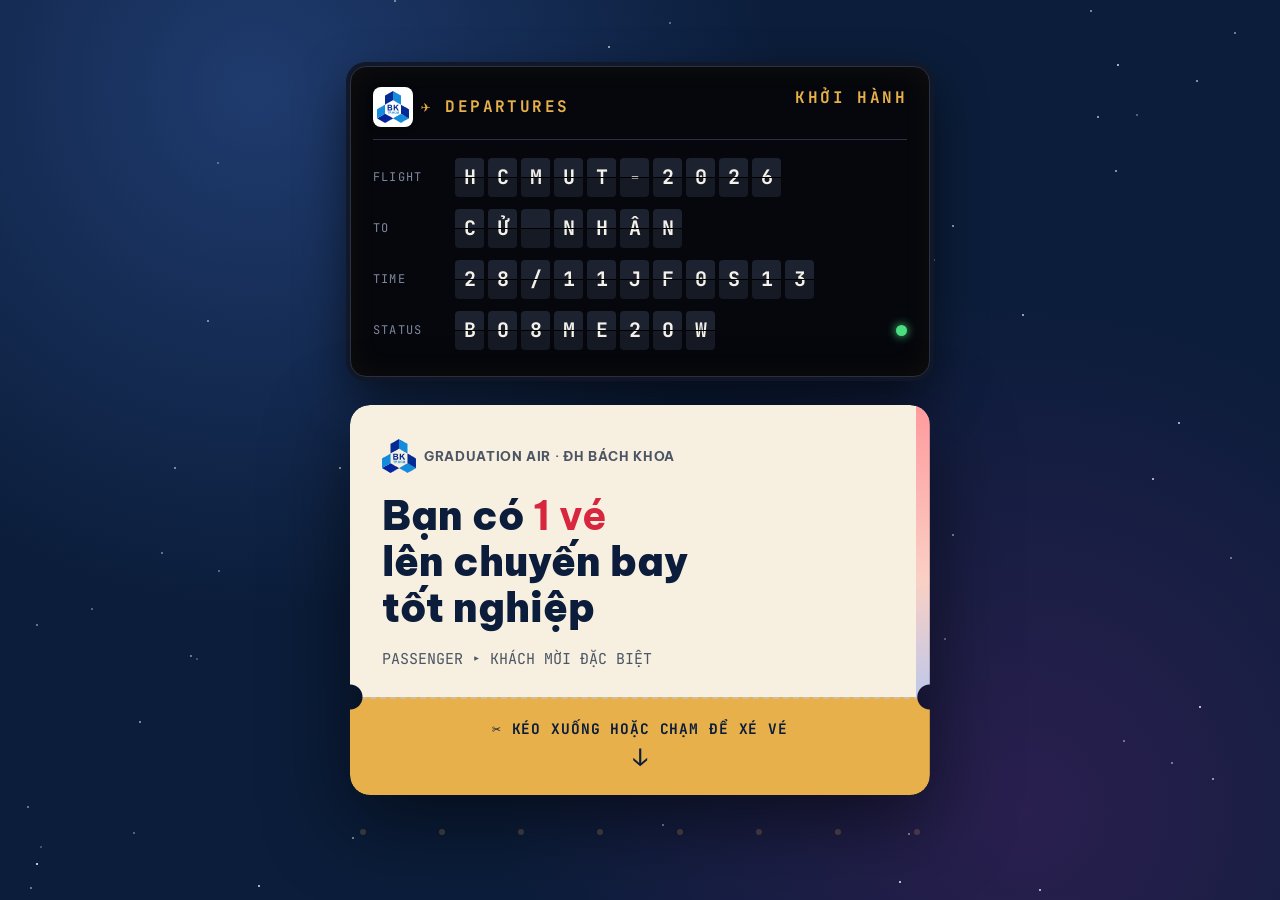
==== index.html @ d0e4e9d0 "Graduation invitation for Mai Van Hoang Duy (HCMUT)" ====
<!doctype html>
<html lang="vi">
<head>
  <meta charset="utf-8">
  <meta name="viewport" content="width=device-width, initial-scale=1, viewport-fit=cover">
  <title>Graduation Air · Mai Văn Hoàng Duy</title>
  <meta name="description" content="Vé lên chuyến bay tốt nghiệp của Mai Văn Hoàng Duy — T7 28.11.2026 · Trước lễ 11:00–14:30 & Sau lễ 16:30–18:00, ĐH Bách khoa – ĐHQG-HCM">
  <meta property="og:title" content="✈ Bạn có 1 vé lên chuyến bay tốt nghiệp">
  <meta property="og:description" content="Mai Văn Hoàng Duy · Khoa học Máy tính · T7 28.11.2026 (Trước lễ 11:00–14:30 · Sau lễ 16:30–18:00)">
  <meta property="og:image" content="assets/duy.jpg">
  <link rel="preconnect" href="https://fonts.googleapis.com">
  <link rel="preconnect" href="https://fonts.gstatic.com" crossorigin>
  <link href="https://fonts.googleapis.com/css2?family=Be+Vietnam+Pro:wght@400;600;800;900&family=JetBrains+Mono:wght@400;700&display=swap" rel="stylesheet">
  <link rel="stylesheet" href="style.css">
</head>
<body>
  <div class="sky" id="sky" aria-hidden="true">
    <span class="jet">✈</span>
  </div>

  <!-- Intro: night airport -->
  <section id="intro" class="intro">
    <div class="board">
      <div class="board-head">
        <span class="brand-inline"><img src="assets/bk-logo.svg" alt="Logo ĐH Bách khoa" class="bk-badge"> ✈ DEPARTURES</span><span>KHỞI HÀNH</span>
      </div>
      <div class="board-row"><span class="b-label">FLIGHT</span><span class="flap" data-text="HCMUT-2026"></span></div>
      <div class="board-row"><span class="b-label">TO</span><span class="flap" data-text="CỬ NHÂN"></span></div>
      <div class="board-row"><span class="b-label">TIME</span><span class="flap" data-text="28/11 11:00"></span></div>
      <div class="board-row"><span class="b-label">STATUS</span><span class="flap status" data-text="BOARDING"></span><i class="dot"></i></div>
    </div>

    <div class="pass" id="stub">
      <div class="pass-main">
        <div class="foil"></div>
        <p class="label brand-inline"><img src="assets/bk-logo.svg" alt="Logo ĐH Bách khoa" class="bk-badge-sm"> GRADUATION AIR · ĐH BÁCH KHOA</p>
        <p class="pass-title">Bạn có <b>1 vé</b><br>lên chuyến bay<br>tốt nghiệp</p>
        <p class="mono pass-guest">PASSENGER ▸ <span id="guest-name">KHÁCH MỜI ĐẶC BIỆT</span></p>
      </div>
      <button id="tear" class="pass-tear" type="button">
        <span class="tear-hint">✂ KÉO XUỐNG HOẶC CHẠM ĐỂ XÉ VÉ</span>
        <span class="tear-arrow">↓</span>
      </button>
    </div>

    <div class="runway" aria-hidden="true"><i></i><i></i><i></i><i></i><i></i><i></i><i></i><i></i></div>
  </section>

  <!-- Full boarding pass -->
  <main id="ticket" class="ticket" hidden>
    <header class="t-head">
      <span class="brand brand-inline"><img src="assets/bk-logo.svg" alt="Logo ĐH Bách khoa" class="bk-badge"> ✈ GRADUATION AIR · ĐH BÁCH KHOA</span>
      <span class="mono">BOARDING PASS</span>
    </header>

    <div class="t-body">
      <div class="passenger">
        <img
          src="assets/duy.jpg"
          alt="Ảnh Mai Văn Hoàng Duy"
          class="photo"
          onerror="this.onerror=null;this.src='assets/duy-avatar.svg';"
        >
        <div>
          <p class="label">PASSENGER</p>
          <h1 class="name">MAI VĂN HOÀNG DUY</h1>
          <p class="mono small">Trường ĐH Bách khoa · ĐHQG-HCM</p>
          <a class="phone-pill" href="tel:0816624158">📞 Liên hệ: 0816 624 158</a>
        </div>
      </div>

      <div class="route">
        <div><p class="code">STU</p><p class="label">Sinh viên</p></div>
        <div class="plane"><span class="plane-line">- - -</span> <img src="assets/bk-logo.svg" alt="Logo BK" class="bk-plane"> <span>✈</span> <span class="plane-line">- - -</span></div>
        <div class="right"><p class="code">BSc</p><p class="label">Cử nhân Khoa học Máy tính</p></div>
      </div>

      <div class="grid">
        <div><p class="label">FLIGHT</p><p class="val flight-val"><img src="assets/bk-logo.svg" alt="Logo BK" class="bk-inline"> HCMUT-2026</p></div>
        <div><p class="label">DATE</p><p class="val">T7 · 28.11.2026</p></div>
        <div><p class="label">CLASS</p><p class="val">KHMT · Đại trà</p></div>
        <div><p class="label">GIỜ LÀM LỄ</p><p class="val">14:30 – 17:30</p></div>
        <div><p class="label">TRƯỚC LỄ (CHỤP ẢNH)</p><p class="val">11:00 – 14:30</p></div>
        <div><p class="label">SAU LỄ (CHỤP ẢNH)</p><p class="val">16:30 – 18:00</p></div>
        <div class="wide"><p class="label">ĐIỂM HẸN CHỤP ẢNH</p><p class="val">Góc bên phải biên sân banh (hướng từ Lý Thường Kiệt · nhiều cây mát)</p></div>
        <div class="wide"><p class="label">NƠI LÀM LỄ</p><p class="val">Hội trường A5 · Trường ĐH Bách khoa (268 Lý Thường Kiệt)</p></div>
      </div>

      <p class="schedule-note">
        * Mình làm lễ trong <b>Hội trường A5</b> (14:30–17:30), nhưng hẹn đón &amp; chụp ảnh cùng mọi người tại <b>góc bên phải biên sân banh</b> (hướng từ Lý Thường Kiệt vào) cho mát và có chỗ ngồi nhé! Khung giờ chụp ảnh: <b>11:00–14:30</b> (trước lễ) &amp; <b>16:30–18:00</b> (sau khi nhận bằng).
      </p>

      <div class="countdown" id="countdown" aria-live="polite">
        <p class="label">ĐÓN KHÁCH SAU</p>
        <p class="cd-val" id="cd-val">--</p>
      </div>

      <blockquote class="thanks">
        Chuyến bay này cất cánh nhờ có gia đình, thầy cô và bạn bè.
        Cảm ơn mọi người đã đồng hành cùng mình suốt những năm tháng tại Bách khoa.
        Hẹn gặp mọi người tại góc sân banh mát rượi trước giờ bay nhé! 🎓📸
      </blockquote>
    </div>

    <div class="perf" aria-hidden="true"></div>

    <div class="t-stub">
      <div class="map-head">
        <p class="label">BẢN ĐỒ 3D CỔNG LÊN TÀU · ĐH BÁCH KHOA</p>
        <div class="map-tabs" role="tablist" aria-label="Chế độ xem bản đồ">
          <button type="button" class="map-tab is-active" data-map-mode="campus" role="tab" aria-selected="true">🏫 Sơ đồ 3D</button>
          <button type="button" class="map-tab" data-map-mode="google" role="tab" aria-selected="false">🛰 Google Maps</button>
        </div>
      </div>

      <div id="map-campus-view" class="map-stage">
        <div class="map-3d-frame" id="map-3d-frame" data-focus="all">
          <div class="map-inner">
            <img
              src="assets/map.jpg"
              alt="Bản đồ 3D khuôn viên ĐH Bách khoa với đường Lý Thường Kiệt, đường Tô Hiến Thành, 2 bãi giữ xe và Hội trường A5"
              class="map-img"
              loading="lazy"
            >
            <svg class="map-overlay" viewBox="0 0 1080 514" aria-hidden="true">
            <defs>
              <filter id="pinShadow" x="-30%" y="-30%" width="160%" height="160%">
                <feDropShadow dx="0" dy="3" stdDeviation="3" flood-color="#0b1d3a" flood-opacity="0.45"/>
              </filter>
            </defs>

            <!-- Trục đường chính -->
            <g class="street-tag">
              <g transform="translate(122, 224) rotate(-57)">
                <rect x="-118" y="-18" width="236" height="32" rx="16" fill="#0b1d3a" opacity="0.93" stroke="#e8b04a" stroke-width="2"/>
                <text x="0" y="5" text-anchor="middle" fill="#e8b04a" font-size="16" font-weight="800" font-family="sans-serif">ĐƯỜNG LÝ THƯỜNG KIỆT</text>
              </g>
              <g transform="translate(415, 418) rotate(-7.5)">
                <rect x="-126" y="-18" width="252" height="32" rx="16" fill="#0b1d3a" opacity="0.93" stroke="#e8b04a" stroke-width="2"/>
                <text x="0" y="5" text-anchor="middle" fill="#e8b04a" font-size="16.5" font-weight="800" font-family="sans-serif">ĐƯỜNG TÔ HIẾN THÀNH</text>
              </g>
            </g>

            <!-- Lối đi từ Cổng 1 & Bãi xe góc Lý Thường Kiệt -> Điểm hẹn sân banh & A5 -->
            <g class="route-group route-ltk">
              <path d="M 190 240 L 225 198 L 265 222 L 420 220 L 478 208" class="route-line route-blue"/>
              <path d="M 265 222 L 315 240 L 315 294 L 396 294" class="route-line route-blue"/>
            </g>

            <!-- Lối đi từ Cổng 3 -> đi thẳng giữa khu B và C -> Bãi xe 2 (sau B10) -> A5 & Điểm hẹn sân banh -->
            <g class="route-group route-tht">
              <path d="M 960 300 L 875 215 L 830 196 L 795 196 L 560 192 L 520 212 L 478 208" class="route-line route-emerald"/>
              <path d="M 520 212 L 435 235 L 435 294 L 396 294" class="route-line route-emerald"/>
            </g>

            <!-- Cổng 1 Lý Thường Kiệt -->
            <g class="pin route-ltk" transform="translate(190, 240)" filter="url(#pinShadow)">
              <circle r="16" fill="#2563eb" stroke="#fff" stroke-width="3"/>
              <text y="6" text-anchor="middle" fill="#fff" font-size="17" font-weight="900" font-family="sans-serif">1</text>
              <rect x="-46" y="21" width="92" height="28" rx="9" fill="#2563eb" stroke="#fff" stroke-width="2"/>
              <text y="40" text-anchor="middle" fill="#fff" font-size="16" font-weight="800" font-family="sans-serif">Cổng 1</text>
            </g>

            <!-- Bãi giữ xe 1: Nằm ngay góc phía Lý Thường Kiệt -->
            <g class="pin route-ltk" transform="translate(225, 198)" filter="url(#pinShadow)">
              <rect x="-17" y="-17" width="34" height="34" rx="9" fill="#1d4ed8" stroke="#fff" stroke-width="3"/>
              <text y="7" text-anchor="middle" fill="#fff" font-size="21" font-weight="900" font-family="sans-serif">P</text>
              <rect x="-54" y="-50" width="108" height="28" rx="9" fill="#0b1d3a" stroke="#93c5fd" stroke-width="2"/>
              <text y="-31" text-anchor="middle" fill="#93c5fd" font-size="16" font-weight="800" font-family="sans-serif">Bãi xe 1</text>
            </g>

            <!-- Cổng 2 Tô Hiến Thành: Khu vực xe giảng viên -->
            <g class="pin pin-warn route-tht" transform="translate(566, 352)" filter="url(#pinShadow)">
              <circle r="15" fill="#64748b" stroke="#fff" stroke-width="3"/>
              <text y="5" text-anchor="middle" fill="#fff" font-size="16" font-weight="900" font-family="sans-serif">2</text>
              <rect x="-64" y="20" width="128" height="28" rx="9" fill="#475569" stroke="#fbbf24" stroke-width="2"/>
              <text y="39" text-anchor="middle" fill="#fef3c7" font-size="15" font-weight="800" font-family="sans-serif">Cổng 2 (GV)</text>
            </g>

            <!-- Cổng 3 Tô Hiến Thành (Cổng vào gửi xe khách) -->
            <g class="pin route-tht" transform="translate(960, 300)" filter="url(#pinShadow)">
              <circle r="16" fill="#059669" stroke="#fff" stroke-width="3"/>
              <text y="6" text-anchor="middle" fill="#fff" font-size="17" font-weight="900" font-family="sans-serif">3</text>
              <rect x="-92" y="21" width="106" height="28" rx="9" fill="#059669" stroke="#fff" stroke-width="2"/>
              <text x="-39" y="40" text-anchor="middle" fill="#fff" font-size="16" font-weight="800" font-family="sans-serif">Cổng 3</text>
            </g>

            <!-- Bãi giữ xe 2: Nằm sau tòa B10 -->
            <g class="pin route-tht" transform="translate(795, 196)" filter="url(#pinShadow)">
              <rect x="-17" y="-17" width="34" height="34" rx="9" fill="#047857" stroke="#fff" stroke-width="3"/>
              <text y="7" text-anchor="middle" fill="#fff" font-size="21" font-weight="900" font-family="sans-serif">P</text>
              <rect x="-92" y="-50" width="184" height="28" rx="9" fill="#0b1d3a" stroke="#6ee7b7" stroke-width="2"/>
              <text y="-31" text-anchor="middle" fill="#6ee7b7" font-size="15.5" font-weight="800" font-family="sans-serif">Bãi xe 2 (Sau B10)</text>
            </g>

            <!-- Điểm hẹn chụp ảnh: Nửa góc bên phải biên sân banh -->
            <g class="pin pin-meet" transform="translate(396, 294)" filter="url(#pinShadow)">
              <circle r="26" class="pulse-ring pulse-ring-gold"/>
              <path d="M0,-30 C-11,-30 -20,-20 -20,-8 C-20,6 0,23 0,23 C0,23 20,6 20,-8 C20,-20 11,-30 0,-30 Z" fill="#f59e0b" stroke="#fff" stroke-width="3.5"/>
              <circle cy="-9" r="7" fill="#0b1d3a"/>
              <rect x="-68" y="-64" width="136" height="29" rx="9" fill="#0b1d3a" stroke="#fbbf24" stroke-width="2"/>
              <text y="-44" text-anchor="middle" fill="#fde68a" font-size="16" font-weight="900" font-family="sans-serif">📸 Điểm hẹn</text>
            </g>

            <!-- Hội trường A5 (Nơi làm lễ) -->
            <g class="pin pin-a5" transform="translate(478, 208)" filter="url(#pinShadow)">
              <circle r="26" class="pulse-ring"/>
              <path d="M0,-32 C-12,-32 -21,-21 -21,-9 C-21,6 0,24 0,24 C0,24 21,6 21,-9 C21,-21 12,-32 0,-32 Z" fill="#d7263d" stroke="#fff" stroke-width="3.5"/>
              <circle cy="-10" r="7.5" fill="#f7f0e1"/>
              <rect x="-60" y="-65" width="120" height="29" rx="9" fill="#d7263d" stroke="#fff" stroke-width="2"/>
              <text y="-45" text-anchor="middle" fill="#fff" font-size="16.5" font-weight="900" font-family="sans-serif">🎓 HT A5</text>
            </g>
          </svg>
          </div>
          <button type="button" id="map-zoom-btn" class="map-zoom-btn" aria-label="Phóng to bản đồ">🔍 Phóng to</button>
        </div>

        <div class="map-filters" role="group" aria-label="Chọn hướng đi và bãi giữ xe">
          <button type="button" class="filter-chip is-active" data-focus="all">Cả 2 cổng gửi xe</button>
          <button type="button" class="filter-chip chip-ltk" data-focus="ltk">🅿 Cổng 1 · Lý Thường Kiệt</button>
          <button type="button" class="filter-chip chip-tht" data-focus="tht">🅿 Cổng 3 · Tô Hiến Thành</button>
        </div>

        <div class="map-legend" id="map-legend">
          <p><b>📸 Điểm hẹn (Góc biên phải sân banh):</b> Đi từ <b>Cổng 1 Lý Thường Kiệt</b> vào, hẹn mọi người ở nửa góc bên phải biên sân banh — có cây xanh mát, chỗ ngồi nghỉ &amp; đứng chụp ảnh cực ổn.</p>
          <p><b>🅿 Bãi xe 1 (Cổng 1 · LTK):</b> Vào <b>Cổng 1 (268 Lý Thường Kiệt)</b>, đi thẳng tới bãi giữ xe ngay góc khuôn viên phía Lý Thường Kiệt, rồi đi bộ qua sân banh (~2 phút).</p>
          <p><b>🅿 Bãi xe 2 (Sau B10 · Cổng 3):</b> Vào <b>Cổng 3 đường Tô Hiến Thành</b>, đi thẳng vào lối giữa dãy <b>nhà B và nhà C</b> (ngay phía sau tòa <b>B10</b>) sẽ thấy bãi xe, rồi đi bộ hướng về A5 – sân banh (~3 phút).</p>
          <p><b>🎓 HT A5 (Hội trường A5 · Nơi làm lễ):</b> Khu vực làm lễ trao bằng (14:30–17:30), cách điểm hẹn sân banh ~1 phút đi bộ.</p>
          <p class="legend-note"><b>⚠️ Cổng 2 (GV):</b> Cổng 2 đường Tô Hiến Thành là khu đậu xe của <b>giảng viên</b>; khách mời gửi xe ở <b>2 cổng</b> là <b>Cổng 1 (Lý Thường Kiệt)</b> hoặc <b>Cổng 3 (Tô Hiến Thành)</b> nhé!</p>
        </div>
      </div>

      <div id="map-google-view" class="map-google" hidden>
        <iframe
          title="Google Maps Hội trường A5 - ĐH Bách khoa"
          src="https://maps.google.com/maps?q=H%E1%BB%99i+tr%C6%B0%E1%BB%9Dng+A5,+Tr%C6%B0%E1%BB%9Dng+%C4%90%E1%BA%A1i+h%E1%BB%8Dc+B%C3%A1ch+khoa+-+%C4%90HQG-HCM,+268+L%C3%BD+Th%C6%B0%E1%BB%9Dng+Ki%E1%BB%87t&t=h&z=17&ie=UTF8&iwloc=&output=embed"
          loading="lazy"
          referrerpolicy="no-referrer-when-downgrade"
          allowfullscreen>
        </iframe>
        <p class="mono small map-g-hint">Chạm &amp; kéo để xoay/phóng to bản đồ vệ tinh Google Maps xung quanh trục Lý Thường Kiệt – Tô Hiến Thành.</p>
      </div>

      <div class="actions">
        <a class="btn btn-call" href="tel:0816624158">📞 Gọi: 0816 624 158</a>
        <a class="btn" target="_blank" rel="noopener"
           href="https://www.google.com/maps/search/?api=1&query=H%E1%BB%99i+tr%C6%B0%E1%BB%9Dng+A5+%C4%90%E1%BA%A1i+h%E1%BB%8Dc+B%C3%A1ch+khoa+268+L%C3%BD+Th%C6%B0%E1%BB%9Dng+Ki%E1%BB%87t">📍 Google Maps</a>
        <a class="btn" target="_blank" rel="noopener"
           href="https://calendar.google.com/calendar/render?action=TEMPLATE&text=L%E1%BB%85+t%E1%BB%91t+nghi%E1%BB%87p+Mai+V%C4%83n+Ho%C3%A0ng+Duy&dates=20261128T040000Z/20261128T110000Z&location=Tr%C6%B0%E1%BB%9Dng+%C4%90H+B%C3%A1ch+khoa+-+%C4%90HQG-HCM%2C+268+L%C3%BD+Th%C6%B0%E1%BB%9Dng+Ki%E1%BB%87t%2C+TP.HCM&details=%C4%90i%E1%BB%83m+h%E1%BA%B9n+ch%E1%BB%A5p+%E1%BA%A3nh%3A+G%C3%B3c+b%C3%AAn+ph%E1%BA%A3i+bi%C3%AAn+s%C3%A2n+banh+(h%C6%B0%E1%BB%9Bng+t%E1%BB%AB+L%C3%BD+Th%C6%B0%E1%BB%9Dng+Ki%E1%BB%87t%2C+nhi%E1%BB%81u+c%C3%A2y+m%C3%A1t).+N%C6%A1i+l%C3%A0m+l%E1%BB%85%3A+H%E1%BB%99i+tr%C6%B0%E1%BB%9Dng+A5+(14%3A30+-+17%3A30).+%C4%90%C3%B3n+kh%C3%A1ch%3A+Tr%C6%B0%E1%BB%9Bc+l%E1%BB%85+11%3A00+-+14%3A30+%7C+Sau+l%E1%BB%85+16%3A30+-+18%3A00">📅 Thêm vào lịch</a>
      </div>

      <div class="barcode"></div>
      <p class="mono small center">MAI VAN HOANG DUY · HCMUT-2026 · 28NOV</p>
    </div>
  </main>

  <button id="music-btn" class="music-btn" type="button" hidden aria-label="Bật/tắt nhạc">🔇</button>
  <audio id="music" src="assets/music.mp3" loop preload="none"></audio>

  <script src="app.js"></script>
</body>
</html>
---- style.css ----
:root {
  --navy: #0b1d3a;
  --navy-2: #13294f;
  --paper: #f7f0e1;
  --ink: #111827;
  --muted: #4b5563;
  --red: #d7263d;
  --gold: #e8b04a;
}

* { box-sizing: border-box; margin: 0; }

html, body { overflow-x: hidden; }

body {
  min-height: 100vh;
  min-height: 100dvh;
  background:
    radial-gradient(circle at 20% 10%, #1f3b6e 0, transparent 40%),
    radial-gradient(circle at 80% 90%, #2a1f4f 0, transparent 40%),
    var(--navy);
  color: var(--ink);
  font-family: "Be Vietnam Pro", system-ui, sans-serif;
  padding: 24px 16px max(80px, calc(24px + env(safe-area-inset-bottom)));
  display: flex;
  justify-content: center;
  align-items: flex-start;
  -webkit-tap-highlight-color: transparent;
}

.mono, .code { font-family: "JetBrains Mono", ui-monospace, monospace; }
.small { font-size: 13.5px; color: var(--muted); line-height: 1.45; }
.center { text-align: center; }
.label {
  font-family: "Be Vietnam Pro", system-ui, sans-serif;
  font-size: 12px;
  font-weight: 700;
  letter-spacing: .05em;
  color: var(--muted);
  text-transform: uppercase;
}
.brand { font-family: "Be Vietnam Pro", system-ui, sans-serif; font-weight: 800; letter-spacing: .06em; }
.brand-inline { display: inline-flex; align-items: center; gap: 8px; }
.bk-badge {
  width: 34px; height: 34px;
  padding: 3px;
  background: #fff;
  border-radius: 8px;
  object-fit: contain;
  flex-shrink: 0;
  box-shadow: 0 2px 6px rgba(0,0,0,.25);
}
.bk-badge-sm {
  width: 30px; height: 30px;
  object-fit: contain;
  flex-shrink: 0;
}
.bk-plane {
  width: 34px; height: 34px;
  object-fit: contain;
  vertical-align: middle;
}
.bk-inline {
  width: 26px; height: 26px;
  object-fit: contain;
  flex-shrink: 0;
}
.flight-val { display: inline-flex; align-items: center; gap: 5px; white-space: nowrap; }

/* ---------- Night sky ---------- */
.sky { position: fixed; inset: 0; pointer-events: none; overflow: hidden; z-index: 0; }
.star { position: absolute; width: 2px; height: 2px; background: #fff; border-radius: 50%; animation: twinkle 3s ease-in-out infinite; }
@keyframes twinkle { 50% { opacity: .2; } }
.jet {
  position: absolute; top: 9vh; left: -60px;
  font-size: 36px; color: #fff;
  filter: drop-shadow(-48px 0 8px rgba(255,255,255,.4));
  animation: jet 14s linear infinite;
}
@keyframes jet { from { transform: translate(0, 40px) rotate(-8deg); } to { transform: translate(calc(100vw + 120px), -30px) rotate(-8deg); } }
.intro, .ticket { position: relative; z-index: 1; }

/* ---------- Intro ---------- */
.intro {
  width: 100%;
  max-width: 420px;
  display: flex;
  flex-direction: column;
  gap: 22px;
  justify-content: center;
  min-height: calc(100vh - 104px);
  min-height: calc(100dvh - 104px);
}

.board {
  background: #05070c;
  border: 1px solid #2a3245;
  border-radius: 14px;
  padding: 14px;
  box-shadow: 0 0 0 4px #111829, 0 20px 50px rgba(0,0,0,.6), inset 0 0 30px rgba(232,176,74,.06);
  font-family: "JetBrains Mono", monospace;
}
.board-head {
  display: flex; justify-content: space-between;
  color: var(--gold); font-weight: 700; font-size: 13px; letter-spacing: .15em;
  border-bottom: 1px solid #2a3245; padding-bottom: 10px; margin-bottom: 10px;
}
.board-row { display: flex; align-items: center; gap: 10px; padding: 4px 0; }
.b-label { width: 52px; font-size: 10px; color: #7d879c; letter-spacing: .1em; flex-shrink: 0; }
.flap { display: flex; gap: 2px; min-width: 0; }
.flap b {
  width: clamp(15px, 4.6vw, 20px);
  height: clamp(23px, 6.5vw, 28px);
  display: grid; place-items: center;
  background: linear-gradient(#1c2230 50%, #151a25 50%);
  border-radius: 3px;
  color: #f4f1e8;
  font-size: clamp(12px, 3.6vw, 15px);
  font-weight: 700;
  position: relative;
}
.flap b::after { content: ""; position: absolute; left: 0; right: 0; top: 50%; height: 1px; background: #000; }
.flap b.flip { animation: flip .08s linear; }
@keyframes flip { 50% { transform: scaleY(.1); } }
.status.done b { color: #4ade80; text-shadow: 0 0 8px rgba(74,222,128,.7); }
.dot { width: 9px; height: 9px; border-radius: 50%; background: #4ade80; box-shadow: 0 0 10px #4ade80; margin-left: auto; flex-shrink: 0; animation: twinkle 1s infinite; }

.pass {
  border-radius: 20px;
  filter: drop-shadow(0 25px 40px rgba(0,0,0,.55));
  user-select: none;
  -webkit-user-select: none;
}
.pass-main {
  position: relative; overflow: hidden;
  background: var(--paper);
  border-radius: 20px 20px 0 0;
  padding: 26px 24px 22px;
  /* side notches where the stub is torn off */
  -webkit-mask: radial-gradient(circle 12px at 0 100%, transparent 12px, #000 13px) left / 51% 100% no-repeat,
                radial-gradient(circle 12px at 100% 100%, transparent 12px, #000 13px) right / 51% 100% no-repeat;
          mask: radial-gradient(circle 12px at 0 100%, transparent 12px, #000 13px) left / 51% 100% no-repeat,
                radial-gradient(circle 12px at 100% 100%, transparent 12px, #000 13px) right / 51% 100% no-repeat;
}
.foil {
  position: absolute; top: 0; right: 0; width: 14px; height: 100%;
  background: linear-gradient(180deg, #ff9a9e, #fad0c4, #a1c4fd, #c2e9fb, #d4fc79, #ff9a9e);
  background-size: 100% 300%;
  animation: foil 4s linear infinite;
}
.pass-main::after {
  content: ""; position: absolute; inset: 0;
  background: linear-gradient(110deg, transparent 35%, rgba(255,255,255,.65) 50%, transparent 65%);
  transform: translateX(-100%);
  animation: shine 3.5s ease-in-out 1.5s infinite;
}
@keyframes foil { to { background-position: 0 300%; } }
@keyframes shine { 40%, 100% { transform: translateX(100%); } }
.pass-title { font-size: clamp(25px, 7vw, 30px); font-weight: 900; line-height: 1.15; margin: 14px 0 16px; color: var(--navy); }
.pass-title b { color: var(--red); }
.pass-guest { font-size: 12px; color: var(--muted); }

.pass-tear {
  width: 100%;
  display: flex; flex-direction: column; align-items: center; gap: 4px;
  padding: 16px 12px 18px;
  border: none;
  border-top: 2px dashed #c9bfa8;
  border-radius: 0 0 20px 20px;
  background: var(--gold);
  color: var(--navy);
  font: 700 12px "JetBrains Mono", monospace; letter-spacing: .06em;
  cursor: grab;
  touch-action: none;
  -webkit-mask: radial-gradient(circle 12px at 0 0, transparent 12px, #000 13px) left / 51% 100% no-repeat,
                radial-gradient(circle 12px at 100% 0, transparent 12px, #000 13px) right / 51% 100% no-repeat;
          mask: radial-gradient(circle 12px at 0 0, transparent 12px, #000 13px) left / 51% 100% no-repeat,
                radial-gradient(circle 12px at 100% 0, transparent 12px, #000 13px) right / 51% 100% no-repeat;
  transform-origin: 10% 0;
  transition: transform .25s;
}
.pass-tear:active { cursor: grabbing; }
.tear-arrow { font-size: 20px; animation: bob 1.2s ease-in-out infinite; }
@keyframes bob { 50% { transform: translateY(5px); } }
.pass.torn .pass-tear { transition: transform .8s cubic-bezier(.5,0,.8,.4), opacity .8s; transform: translate(40px, 70vh) rotate(25deg); opacity: 0; }
.pass.torn .pass-main { transition: transform .7s .3s cubic-bezier(.6,-.3,.7,1), opacity .7s .3s; transform: translateY(-120vh) rotate(-6deg); opacity: 0; }

.runway { display: flex; justify-content: space-between; padding: 6px 10px 0; }
.runway i { width: 6px; height: 6px; border-radius: 50%; background: var(--gold); opacity: .2; animation: runway 1.6s infinite; }
.runway i:nth-child(2) { animation-delay: .2s; } .runway i:nth-child(3) { animation-delay: .4s; }
.runway i:nth-child(4) { animation-delay: .6s; } .runway i:nth-child(5) { animation-delay: .8s; }
.runway i:nth-child(6) { animation-delay: 1s; }  .runway i:nth-child(7) { animation-delay: 1.2s; }
.runway i:nth-child(8) { animation-delay: 1.4s; }
@keyframes runway { 10% { opacity: 1; box-shadow: 0 0 12px var(--gold); } 30% { opacity: .2; box-shadow: none; } }

/* ---------- Ticket ---------- */
.ticket {
  width: 100%;
  max-width: 460px;
  background: var(--paper);
  border-radius: 20px;
  overflow: hidden;
  box-shadow: 0 30px 70px rgba(0,0,0,.5);
  animation: rise .8s cubic-bezier(.2,.9,.3,1.2) both;
}
@keyframes rise { from { transform: translateY(80px) scale(.95); opacity: 0; } }

.t-head {
  background: var(--red);
  color: #fff;
  display: flex;
  justify-content: space-between;
  align-items: center;
  padding: 14px 20px;
  font-size: 13px;
}

.t-body, .t-stub { padding: 20px; }

.passenger { display: flex; gap: 16px; align-items: center; }
.photo {
  width: 92px; height: 112px;
  object-fit: cover; object-position: center 10%;
  border-radius: 12px;
  border: 3px solid var(--navy);
  background: var(--navy);
  flex-shrink: 0;
}
.name { font-size: clamp(21px, 5.8vw, 26px); font-weight: 900; line-height: 1.12; margin: 4px 0 6px; color: var(--navy); }
.phone-pill {
  display: inline-flex;
  align-items: center;
  gap: 5px;
  margin-top: 8px;
  padding: 5px 11px;
  border-radius: 999px;
  background: #e9e0cc;
  border: 1px solid #d2c5a8;
  color: var(--navy);
  font: 700 13px "Be Vietnam Pro", sans-serif;
  text-decoration: none;
  transition: background .2s, color .2s;
}
.phone-pill:hover, .phone-pill:active {
  background: var(--red);
  border-color: var(--red);
  color: #fff;
}

.route {
  display: flex; align-items: center; justify-content: space-between;
  margin: 24px 0 18px; gap: 8px;
}
.route .right { text-align: right; }
.code { font-size: clamp(30px, 8vw, 38px); font-weight: 700; color: var(--navy); line-height: 1; }
.plane {
  display: inline-flex; align-items: center; gap: 6px;
  color: var(--red); font-family: "JetBrains Mono", monospace; white-space: nowrap;
  animation: fly 3s ease-in-out infinite;
}
@keyframes fly { 50% { transform: translateX(6px); } }

.grid { display: grid; grid-template-columns: 1fr 1fr; gap: 14px 12px; }
.grid .wide { grid-column: 1 / -1; }
.val { font-family: "Be Vietnam Pro", system-ui, sans-serif; font-size: 16px; font-weight: 800; color: var(--navy); margin-top: 3px; }
.schedule-note {
  margin-top: 14px;
  padding: 10px 12px;
  background: rgba(232, 176, 74, .14);
  border-left: 3px solid var(--gold);
  border-radius: 8px;
  font-size: 12.5px;
  line-height: 1.5;
  color: var(--ink);
}

.countdown {
  margin-top: 20px;
  background: var(--navy);
  color: var(--paper);
  border-radius: 12px;
  padding: 14px;
  text-align: center;
}
.countdown .label { color: var(--gold); }
.cd-val { font: 700 clamp(18px, 5vw, 22px) "JetBrains Mono", monospace; margin-top: 4px; }

/* perforation with side notches */
.perf { position: relative; height: 24px; }
.perf::before {
  content: ""; position: absolute; left: 18px; right: 18px; top: 50%;
  border-top: 2px dashed #c9bfa8;
}
.perf::after {
  content: ""; position: absolute; inset: 0;
  background:
    radial-gradient(circle at 0 50%, var(--navy) 12px, transparent 13px),
    radial-gradient(circle at 100% 50%, var(--navy) 12px, transparent 13px);
}

.thanks {
  font-size: 15.5px; line-height: 1.6; font-style: italic;
  border-left: 4px solid var(--gold);
  padding-left: 14px; margin: 18px 0 0;
}

/* ---------- 3D Campus Map + Google Maps ---------- */
.map-head {
  display: flex;
  flex-wrap: wrap;
  justify-content: space-between;
  align-items: center;
  gap: 8px;
  margin-bottom: 10px;
}
.map-tabs {
  display: inline-flex;
  background: #e7decb;
  padding: 3px;
  border-radius: 10px;
  gap: 3px;
}
.map-tab {
  border: none;
  background: transparent;
  color: var(--muted);
  font: 700 11.5px "Be Vietnam Pro", sans-serif;
  padding: 6px 10px;
  border-radius: 7px;
  cursor: pointer;
  transition: background .2s, color .2s;
}
.map-tab.is-active {
  background: var(--navy);
  color: var(--paper);
}

.map-stage { display: flex; flex-direction: column; gap: 10px; }
.map-3d-frame {
  position: relative;
  width: 100%;
  border-radius: 14px;
  overflow: hidden;
  border: 1.5px solid #d6cab0;
  background: #fff;
  box-shadow: 0 12px 26px rgba(11, 29, 58, .14);
}
.map-inner {
  position: relative;
  width: 100%;
  transition: transform .45s ease;
}
.map-img {
  width: 100%;
  display: block;
}
.map-3d-frame[data-focus="ltk"] .map-inner {
  transform: scale(1.1) translate(6%, 2%);
}
.map-3d-frame[data-focus="tht"] .map-inner {
  transform: scale(1.1) translate(-6%, 2%);
}
.map-overlay {
  position: absolute;
  inset: 0;
  width: 100%;
  height: 100%;
  pointer-events: none;
}
.route-line {
  fill: none;
  stroke-width: 5.5;
  stroke-linecap: round;
  stroke-linejoin: round;
  stroke-dasharray: 12 9;
  animation: dashMove 1.4s linear infinite;
}
.route-blue { stroke: #2563eb; }
.route-emerald { stroke: #059669; }
@keyframes dashMove { to { stroke-dashoffset: -42; } }

.pulse-ring {
  fill: rgba(215, 38, 61, .28);
  transform-origin: 0 0;
  animation: pulseRing 1.8s ease-out infinite;
}
.pulse-ring-gold {
  fill: rgba(245, 158, 11, .34);
}
.map-zoom-btn {
  position: absolute;
  right: 8px;
  top: 8px;
  z-index: 3;
  border: 1px solid rgba(255,255,255,.35);
  background: rgba(11, 29, 58, .85);
  color: #f7f0e1;
  font: 700 11px "Be Vietnam Pro", sans-serif;
  padding: 5px 9px;
  border-radius: 8px;
  cursor: pointer;
}
.map-3d-frame.is-modal {
  position: fixed;
  inset: 0;
  z-index: 50;
  border-radius: 0;
  border: none;
  background: rgba(5, 7, 12, .92);
  display: flex;
  align-items: center;
  justify-content: center;
  padding: 12px;
}
.map-3d-frame.is-modal .map-inner {
  position: relative;
  width: 100%;
  max-width: 960px;
  background: #fff;
  border-radius: 12px;
  overflow: hidden;
  transform: none !important;
}
@keyframes pulseRing {
  0% { transform: scale(.7); opacity: .9; }
  100% { transform: scale(1.7); opacity: 0; }
}

.map-3d-frame[data-focus="ltk"] .route-tht { opacity: .2; transition: opacity .3s; }
.map-3d-frame[data-focus="tht"] .route-ltk { opacity: .2; transition: opacity .3s; }

.map-filters {
  display: flex;
  flex-wrap: wrap;
  gap: 6px;
}
.filter-chip {
  flex: 1 1 auto;
  border: 1px solid #d5c9b0;
  background: #efe6d3;
  color: var(--ink);
  font: 600 12px "Be Vietnam Pro", sans-serif;
  padding: 8px 10px;
  border-radius: 9px;
  cursor: pointer;
  transition: all .2s;
}
.filter-chip.is-active {
  background: var(--navy);
  color: var(--paper);
  border-color: var(--navy);
}
.filter-chip.chip-ltk.is-active { background: #1d4ed8; border-color: #1d4ed8; }
.filter-chip.chip-tht.is-active { background: #047857; border-color: #047857; }

.map-legend {
  background: #efe6d3;
  border: 1px solid #dfd3b9;
  border-radius: 10px;
  padding: 11px 13px;
  font-size: 13.5px;
  line-height: 1.55;
  display: flex;
  flex-direction: column;
  gap: 6px;
}
.map-legend p.is-dim { opacity: .45; }
.map-legend .legend-note {
  margin-top: 2px;
  padding-top: 7px;
  border-top: 1px dashed #cbbda0;
  color: #7c2d12;
}

.map-google iframe {
  width: 100%;
  height: 290px;
  border: 1.5px solid #d6cab0;
  border-radius: 14px;
  display: block;
}
.map-g-hint { margin-top: 8px; }

.actions { display: grid; grid-template-columns: 1fr 1fr; gap: 10px; margin: 18px 0; }
.btn-call {
  grid-column: 1 / -1;
  background: #047857;
}
.btn {
  display: flex; align-items: center; justify-content: center;
  text-align: center; text-decoration: none;
  background: var(--navy); color: var(--paper);
  padding: 13px 8px; border-radius: 10px;
  font-weight: 600; font-size: 14px;
  transition: background .2s ease;
}
.btn:hover, .btn:active { background: var(--red); }

.barcode {
  height: 54px; margin: 18px 0 6px;
  background: repeating-linear-gradient(90deg,
    var(--ink) 0 2px, transparent 2px 4px,
    var(--ink) 4px 7px, transparent 7px 9px,
    var(--ink) 9px 10px, transparent 10px 13px);
}

/* ---------- Music + confetti ---------- */
.music-btn {
  position: fixed;
  right: 16px;
  bottom: max(16px, env(safe-area-inset-bottom));
  z-index: 10;
  width: 52px; height: 52px; border-radius: 50%;
  border: none; background: var(--gold); font-size: 22px;
  box-shadow: 0 6px 20px rgba(0,0,0,.4); cursor: pointer;
}
.confetti {
  position: fixed; top: -12px; z-index: 20; width: 8px; height: 14px;
  pointer-events: none; animation: fall linear forwards;
}
@keyframes fall { to { transform: translateY(110vh) rotate(720deg); } }

/* Big takeoff airplane flyby on ticket tear */
.takeoff-plane {
  position: fixed;
  left: -240px;
  bottom: 6vh;
  z-index: 40;
  width: clamp(160px, 32vw, 280px);
  pointer-events: none;
  filter: drop-shadow(0 14px 28px rgba(0, 0, 0, .55));
  animation: takeoffFly 1.35s cubic-bezier(.22, .68, .28, 1) forwards;
}
.takeoff-plane svg { width: 100%; height: auto; display: block; }
@keyframes takeoffFly {
  0%   { transform: translate(0, 0) rotate(-18deg) scale(.85); opacity: 0; }
  12%  { opacity: 1; }
  75%  { opacity: 1; }
  100% { transform: translate(calc(100vw + 420px), -82vh) rotate(-22deg) scale(1.65); opacity: 0; }
}

@media (min-width: 720px) {
  body { padding: 32px 24px 80px; }
  .small { font-size: 14.5px; }
  .label { font-size: 12.5px; }

  .intro { max-width: 580px; gap: 28px; }
  .board { padding: 20px 22px; border-radius: 16px; }
  .board-head { font-size: 16px; padding-bottom: 12px; margin-bottom: 12px; }
  .board-row { gap: 14px; padding: 6px 0; }
  .b-label { width: 68px; font-size: 12px; }
  .flap { gap: 4px; }
  .flap b { width: 29px; height: 39px; font-size: 20px; border-radius: 4px; }
  .dot { width: 11px; height: 11px; }

  .pass-main { padding: 34px 32px 28px; }
  .pass-title { font-size: 40px; margin: 16px 0 18px; }
  .pass-guest { font-size: 15px; }
  .pass-tear { padding: 20px 16px 22px; font-size: 14.5px; }
  .tear-arrow { font-size: 24px; }
  .ticket { max-width: 680px; }
}

@media (min-width: 900px) {
  body { align-items: center; padding: 24px 28px; }

  /* Wide Horizontal 2-column Boarding Pass on Web: Left = Info, Right = 3D Map */
  .ticket {
    width: min(95vw, 1380px);
    max-width: 1380px;
    border-radius: 24px;
    display: grid;
    grid-template-columns: 1fr 28px 1.28fr;
    align-items: stretch;
  }
  .ticket[hidden] { display: none; }
  .t-head { grid-column: 1 / -1; padding: 18px 34px; font-size: 17px; }
  .t-body {
    grid-column: 1;
    padding: 28px 34px;
    display: flex;
    flex-direction: column;
    justify-content: space-between;
  }
  .perf {
    grid-column: 2;
    height: auto;
    width: 28px;
  }
  .perf::before {
    left: 50%; right: auto; top: 18px; bottom: 18px;
    border-top: none;
    border-left: 2px dashed #c9bfa8;
  }
  .perf::after {
    background:
      radial-gradient(circle at 50% 0, var(--red) 12px, transparent 13px),
      radial-gradient(circle at 50% 100%, var(--navy) 12px, transparent 13px);
  }
  .t-stub {
    grid-column: 3;
    padding: 28px 34px;
    display: flex;
    flex-direction: column;
    justify-content: space-between;
  }

  .small { font-size: 15px; }
  .label { font-size: 13px; }
  .passenger { gap: 20px; }
  .photo { width: 120px; height: 146px; border-radius: 14px; }
  .name { font-size: 32px; }

  .route { margin: 20px 0 16px; }
  .code { font-size: 44px; }
  .plane { font-size: 20px; }
  .bk-badge { width: 40px; height: 40px; padding: 4px; }
  .bk-badge-sm { width: 34px; height: 34px; }
  .bk-plane { width: 42px; height: 42px; }

  .grid { grid-template-columns: repeat(3, 1fr); gap: 16px 14px; }
  .grid .label { font-size: 11.5px; letter-spacing: .02em; }
  .val { font-size: 17.5px; margin-top: 4px; }
  .bk-inline { width: 24px; height: 24px; }
  .schedule-note { font-size: 15px; padding: 13px 16px; margin-top: 16px; }
  .countdown { margin-top: 16px; padding: 16px; }
  .cd-val { font-size: 26px; }
  .thanks { font-size: 17px; padding-left: 16px; margin-top: 18px; }

  .map-tab { font-size: 14px; padding: 8px 14px; }
  .map-zoom-btn { font-size: 13px; padding: 7px 12px; right: 12px; top: 12px; }
  .filter-chip { font-size: 14.5px; padding: 10px 14px; }
  .map-legend { font-size: 14.5px; padding: 14px 16px; }
  .map-google iframe { height: 370px; }
  .actions { grid-template-columns: repeat(3, 1fr); gap: 12px; margin: 16px 0 12px; }
  .btn-call { grid-column: auto; }
  .phone-pill { font-size: 14.5px; padding: 6px 13px; }
  .btn { font-size: 16px; padding: 15px 12px; }
  .barcode { height: 44px; margin: 10px 0 6px; }
  .music-btn { width: 58px; height: 58px; font-size: 25px; right: 24px; bottom: 24px; }
}

@media (max-width: 400px) {
  body { padding: 16px 12px 72px; }
  .t-head { padding: 12px 14px; font-size: 11.5px; gap: 6px; }
  .bk-badge { width: 28px; height: 28px; padding: 2px; }
  .t-body, .t-stub { padding: 16px; }
  .photo { width: 80px; height: 98px; }
  .board { padding: 12px 10px; }
  .board-row { gap: 8px; }
  .b-label { width: 46px; }
}

@media (prefers-reduced-motion: reduce) {
  *, *::before, *::after { animation: none !important; transition: none !important; }
}
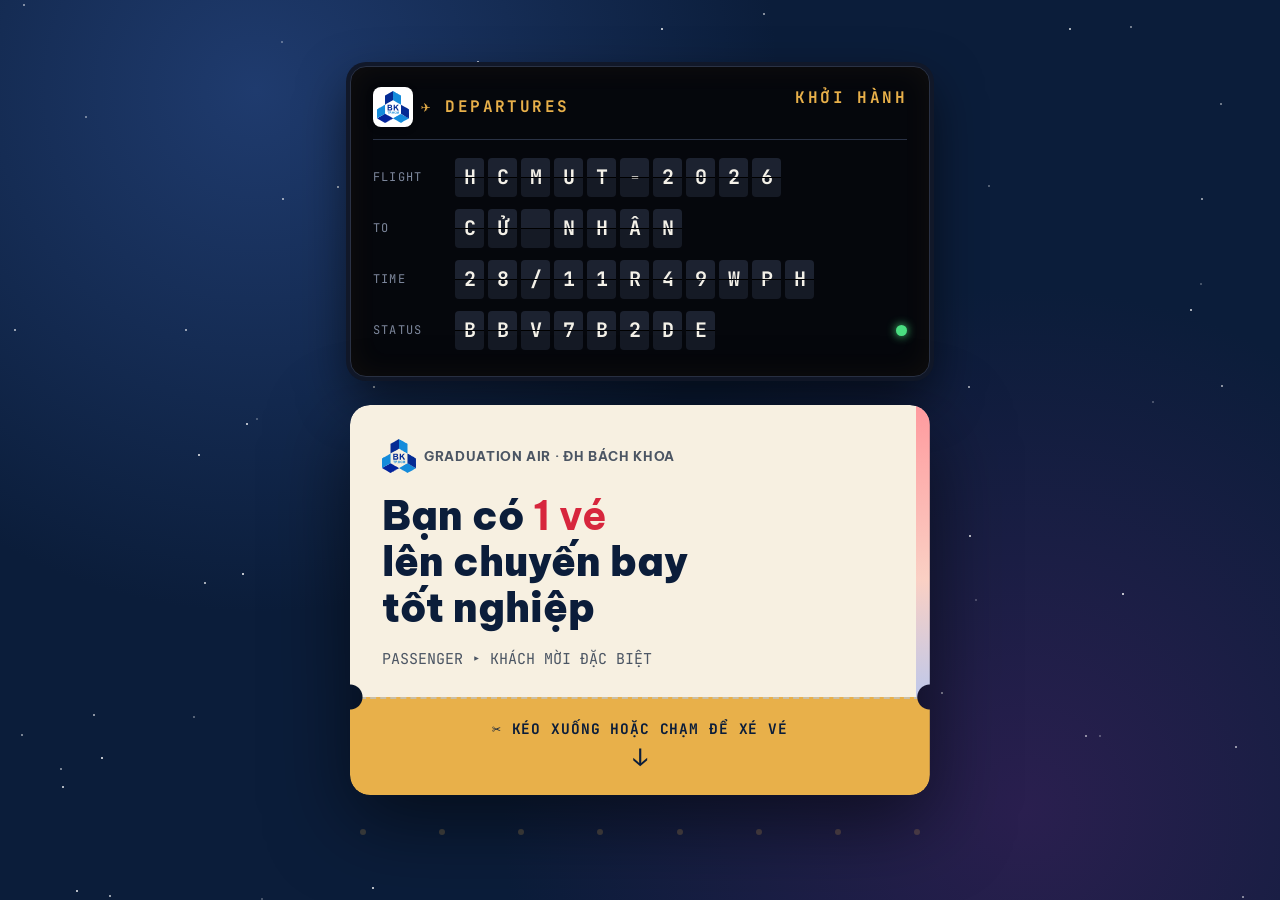
==== commit 41c88078: "Add guest invite display and link generator page" ====
--- a/index.html
+++ b/index.html
@@ -95,6 +95,8 @@
         <p class="cd-val" id="cd-val">--</p>
       </div>
 
+      <p id="ticket-invite" class="ticket-invite" hidden>🎟 Kính mời: <b id="ticket-guest"></b></p>
+
       <blockquote class="thanks">
         Chuyến bay này cất cánh nhờ có gia đình, thầy cô và bạn bè.
         Cảm ơn mọi người đã đồng hành cùng mình suốt những năm tháng tại Bách khoa.
--- a/style.css
+++ b/style.css
@@ -297,6 +297,17 @@
     radial-gradient(circle at 0 50%, var(--navy) 12px, transparent 13px),
     radial-gradient(circle at 100% 50%, var(--navy) 12px, transparent 13px);
 }
+
+.ticket-invite {
+  margin-top: 14px;
+  padding: 8px 12px;
+  border-radius: 10px;
+  background: var(--navy);
+  color: var(--gold);
+  font-size: 14px;
+  font-weight: 600;
+}
+.ticket-invite b { color: #fff; font-weight: 800; }
 
 .thanks {
   font-size: 15.5px; line-height: 1.6; font-style: italic;
@@ -625,7 +636,8 @@
   .schedule-note { font-size: 15px; padding: 13px 16px; margin-top: 16px; }
   .countdown { margin-top: 16px; padding: 16px; }
   .cd-val { font-size: 26px; }
-  .thanks { font-size: 17px; padding-left: 16px; margin-top: 18px; }
+  .ticket-invite { font-size: 15px; padding: 10px 14px; margin-top: 16px; }
+  .thanks { font-size: 17px; padding-left: 16px; margin-top: 16px; }
 
   .map-tab { font-size: 14px; padding: 8px 14px; }
   .map-zoom-btn { font-size: 13px; padding: 7px 12px; right: 12px; top: 12px; }
